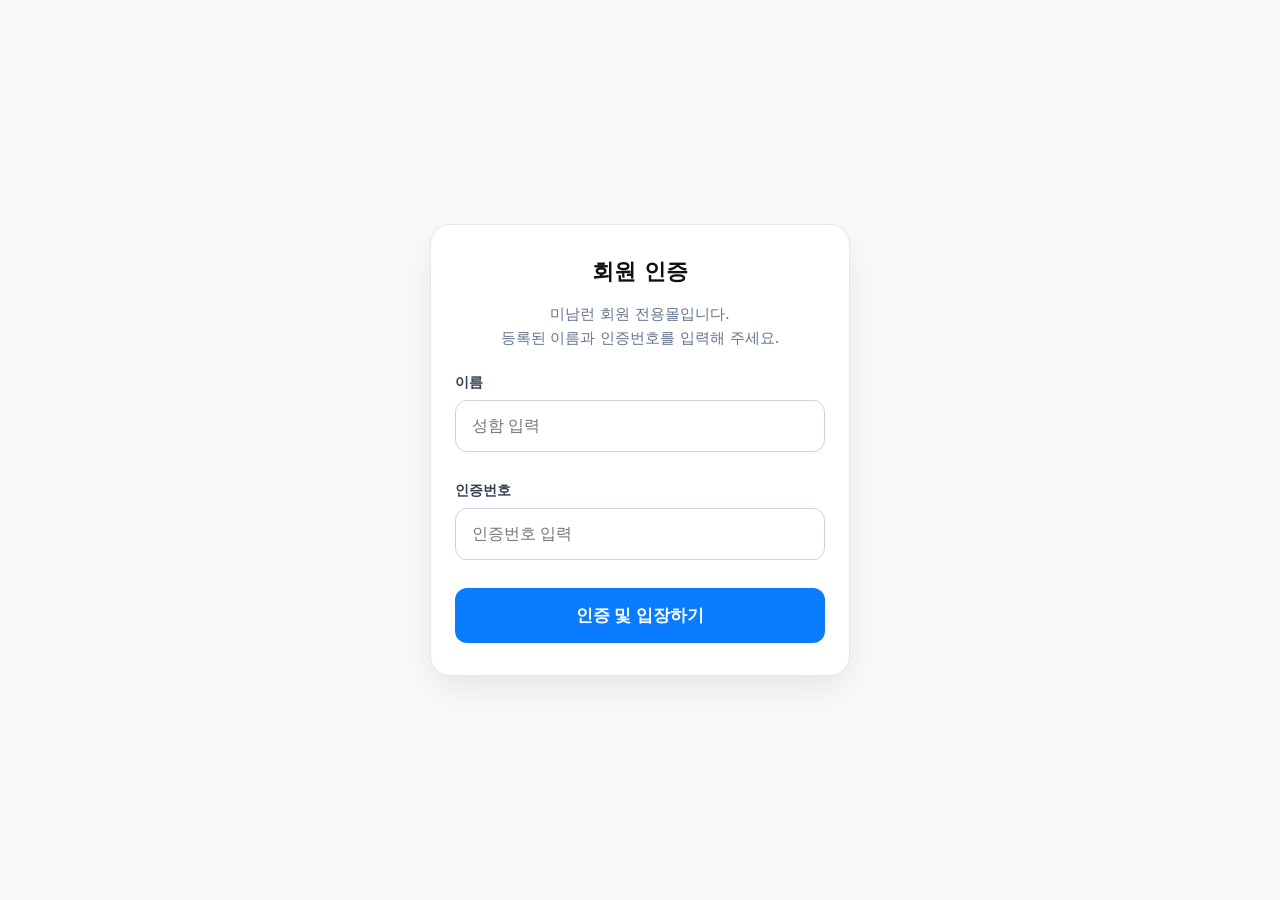
==== minam/index.html @ 8075a17a "Update index.html" ====
<!doctype html>
<html lang="ko">
<head>
<meta property="og:type" content="website">
<meta property="og:url" content="https://witee.co.kr/">
<meta property="og:title" content="공동구매 주문"> 
<meta property="og:description" content="공동구매를 진행합니다.">  
<meta property="og:image" content="https://onyourmark-running.com/web/product/big/202601/998e453391442829c3d76408b5893829.jpg">
  
<meta charset="utf-8" />
<title>공동구매 주문</title>
<meta name="viewport" content="width=device-width, initial-scale=1" />
<style>
  :root{ --bg:#fafafa;--card:#fff;--bd:#e5e7eb;--muted:#64748b;--em:#0a7cff; --control-h:44px; }
  *{ box-sizing:border-box }
  body{ font-family:system-ui,-apple-system,Segoe UI,Roboto,Helvetica,Arial,sans-serif; padding:24px; max-width:960px; margin:auto; background:var(--bg); color:#111; }
  h1{ font-size:22px; margin:0 0 10px }

  .btn-link { background:none; border:none; color:var(--em); cursor:pointer; font-weight:600; font-size:14px; padding:4px 0; text-decoration:none; }
  .btn-link:hover { text-decoration:underline; }

  fieldset{ border:1px solid var(--bd); border-radius:12px; padding:16px; margin:16px 0; background:var(--card) }
  legend{ padding:0 6px; color:#334155; font-weight:700 }
  label{ display:block; margin:10px 0 6px; font-weight:600 }

  .control{ width:100%; height:var(--control-h); padding:10px 12px; border:1px solid #cbd5e1; border-radius:10px; background:#fff; line-height:calc(var(--control-h) - 22px); font-size:16px; appearance:none; }
  input[type="number"].control{ appearance:auto; }
  select.control{
    padding-right:28px;
    background-image:linear-gradient(45deg,transparent 50%,#94a3b8 50%),linear-gradient(135deg,#94a3b8 50%,transparent 50%);
    background-position:right 12px top 50%, right 18px top 50%;
    background-size:6px 6px; background-repeat:no-repeat;
  }

  .row-3{ display:grid; grid-template-columns:1fr 1fr 1fr; gap:12px }
  .flex{ display:flex; gap:10px; align-items:center }
  .right{ margin-left:auto }
  .muted{ color:#64748b; font-size:14px }
  .hint{ font-size:12px; color:#475569 }
  
  button{ padding:12px 16px; border:0; border-radius:10px; background:var(--em); color:#fff; font-weight:700; cursor:pointer }
  button:disabled{ opacity:.5; cursor:not-allowed }
  .btn-ghost{ background:#f1f5f9; color:#0f172a }
  
  .card{ border:1px solid var(--bd); border-radius:12px; padding:16px; margin:16px 0; background:var(--card); box-shadow:0 2px 8px rgba(0,0,0,.05); max-width:960px }
  .card h3{ margin:0 0 12px; font-size:18px }
  .row2{ display:flex; justify-content:space-between; gap:12px; margin:6px 0 }
  .hr{ height:1px; background:#e5e7eb; margin:10px 0 }

  /* [PC용 테이블] */
  .table{ width:100%; border-collapse:collapse; margin-top:8px }
  .table th { padding:10px; border-bottom:2px solid #eee; text-align:center; background:#f8fafc; font-size:14px; white-space:nowrap; }
  .table td { padding:10px; border-bottom:1px solid #eee; vertical-align:middle; text-align:center; font-size:14px; }
  .table th:first-child, .table td:first-child { text-align:left; }
  .table td:first-child { white-space: normal; word-break: keep-all; }

  .url{ color:#0a7cff; text-decoration:none; word-break:break-all }
  .subtle{ color:#64748b; font-size:12px }
  .item-box{ border:1px dashed #d1d5db; border-radius:10px; padding:12px; background:#fff }

  .addr-row{ display:flex; gap:8px; align-items:center; }
  .addr-input{ flex:1; }
  .addr-btn{ flex:0 0 auto; }

  /* [수정] Grid에서 discount 영역 제거 (4컬럼) */
  .item-grid{ display:grid; grid-template-columns:2fr 1fr 1fr 1fr; gap:12px; grid-template-areas: "url qty size notes"; }
  .col-url{ grid-area:url; } .col-qty{ grid-area:qty; } .col-size{ grid-area:size; } .col-notes{ grid-area:notes; }
  /* 할인율 컬럼 숨김 처리 */
  .col-discount{ display:none; }

  .debug{ display:none; }
  .debug-on .debug{ display:block; }
  .btn-wrap{ display:flex; justify-content:center; margin-top: 16px; }
  
  /* [수정] PC/태블릿에서 버튼 크기 33.333%로 정확히 고정 */
  .btn-resp { 
    width: 33.333%; 
    min-width: 200px; /* 너무 작아지는 것 방지 */
    flex-shrink: 0;   /* flex 컨테이너 안에서 줄어들지 않도록 고정 */
  }
  
  .note-text{ text-align:center; margin-top:6px; }

  /* [추가] 상품 확인 섹션 스타일 */
  .rec-list { margin-top: 10px; max-height: 250px; overflow-y: auto; display: none; border: 1px solid #e2e8f0; border-radius: 8px; padding: 0 10px; background: #fff; }
  .rec-item { display: flex; align-items: center; justify-content: space-between; padding: 10px 0; border-bottom: 1px solid #f1f5f9; font-size: 14px; }
  .rec-item:last-child { border-bottom: none; }
  .rec-name { flex: 1; font-weight: 600; margin-right: 12px; }
  .btn-mini { padding: 6px 12px; font-size: 13px; border-radius: 6px; cursor: pointer; border: 1px solid #cbd5e1; background: #f8fafc; color: #0a7cff; white-space: nowrap; font-weight: 500; }
  .btn-mini:hover { background: #eff6ff; border-color: #bfdbfe; }

  /* 모달 */
  .modal{ position:fixed; inset:0; background:rgba(0,0,0,.4); display:none; align-items:center; justify-content:center; padding:16px; z-index:9990; }
  .modal.open{ display:flex; }
  .modal-card{ width:min(520px, 96vw); background:#fff; border-radius:14px; box-shadow:0 10px 30px rgba(0,0,0,.2); overflow:hidden; }
  .modal-head{ padding:14px 18px; border-bottom:1px solid #eee; font-weight:700; }
  .modal-body{ padding:24px 18px; color:#0f172a; font-size:16px; line-height:1.5; text-align:center; }
  .modal-actions{ display:flex; gap:10px; padding:0 18px 18px 18px; justify-content:center; }
  
  .btn-confirm { width: 50%; background-color: #2563eb; color: white; padding: 12px 0; border-radius: 8px; font-weight: 700; font-size: 16px; transition: background-color 0.2s; }
  .btn-confirm:hover { background-color: #1d4ed8; }
  .btn-submit-order { width: 50%; background-color: #2563eb; color: white; padding: 12px 0; border-radius: 10px; font-weight: 700; font-size: 16px; margin: 8px auto; display: block; cursor: pointer; }
  .btn-submit-order:hover { background-color: #1d4ed8; }

  .info-modal { z-index: 9999; } 
  .info-modal-content { position: relative; max-width: 95vw; max-height: 90vh; overflow: auto; border-radius: 12px; box-shadow: 0 20px 40px rgba(0,0,0,0.3); background: transparent; }
  .info-img { display: block; width: 100%; height: auto; max-width: 800px; margin: 0 auto; }
  .info-close-btn { position: absolute; top: 10px; right: 10px; width: 36px; height: 36px; border-radius: 50%; background: rgba(0,0,0,0.6); color: #fff; border: none; font-size: 24px; line-height: 1; cursor: pointer; display: flex; align-items: center; justify-content: center; transition: background 0.2s; }
  .info-close-btn:hover { background: rgba(0,0,0,0.8); }

  @media (max-width: 768px){
    body{ padding:16px; max-width:100%; }
    .card{ max-width:100%; }
    .row-3{ grid-template-columns:1fr; }
    
    .item-grid {
      grid-template-columns: 1fr 1fr 1fr;
      grid-template-areas:
        "url url url"
        "qty size notes"; /* 모바일에서도 discount 제거 */
    }

    /* 모바일에서는 버튼 100% 꽉 차게 */
    .btn-resp{ width:100%; }
    
    .note-text{ text-align:right; }
    .btn-confirm, .btn-submit-order { width: 80%; }

    #items_fieldset .flex { flex-wrap: wrap; }
    #addItem { white-space: nowrap; flex: 0 0 auto; }
    .right.hint { margin-left: 0; margin-top: 8px; width: 100%; text-align: right; }

    /* 모바일 카드 뷰 */
    .table, .table tbody, .table tr, .table td { display: block; width: 100%; }
    .table thead { display: none; }
    
    .table tr {
      margin-bottom: 15px;
      border: 1px solid #e2e8f0;
      border-radius: 12px;
      padding: 12px;
      background: #fff;
      box-shadow: 0 1px 3px rgba(0,0,0,0.05);
    }
    
    .table td {
      display: flex;
      justify-content: space-between;
      align-items: center;
      text-align: right;
      padding: 8px 0;
      border-bottom: 1px dashed #f1f5f9;
      font-size: 14px;
    }
    .table td:last-child { border-bottom: none; }

    .table td:first-child {
      display: block;
      text-align: left;
      font-weight: 700;
      font-size: 16px;
      color: #1e293b;
      border-bottom: 2px solid #e2e8f0;
      padding-bottom: 10px;
      margin-bottom: 6px;
    }

    .table td::before {
      content: attr(data-label);
      font-weight: 600;
      color: #64748b;
      margin-right: auto;
    }
    .table td:first-child::before { display: none; }
  }
</style>
</head>
<body>
<div id="auth_gate" style="position: fixed; inset: 0; background: rgba(250,250,250,1); z-index: 10000; display: flex; align-items: center; justify-content: center; padding: 16px; backdrop-filter: blur(5px);">
  <div class="card" style="width: 100%; max-width: 420px; text-align: center; border: 1px solid #e5e7eb; border-radius: 20px; padding: 32px 24px; background: #fff; box-shadow: 0 15px 35px rgba(0,0,0,0.08);">
    <h3 style="margin-bottom: 12px; font-size: 22px;">회원 인증</h3>
    <p style="color: #64748b; font-size: 15px; line-height: 1.6; margin-bottom: 24px;">미남런 회원 전용몰입니다.<br>등록된 이름과 인증번호를 입력해 주세요.</p>
    
    <div style="text-align: left;">
      <label style="display: block; margin-bottom: 8px; font-weight: 700; font-size: 14px; color: #334155;">이름</label>
      <input id="auth_name" type="text" placeholder="성함 입력" style="width: 100%; height: 52px; padding: 0 16px; border: 1px solid #cbd5e1; border-radius: 12px; margin-bottom: 20px; font-size: 16px; box-sizing: border-box; -webkit-appearance: none;" />
      
      <label style="display: block; margin-bottom: 8px; font-weight: 700; font-size: 14px; color: #334155;">인증번호</label>
      <input id="auth_code" type="tel" inputmode="numeric" placeholder="인증번호 입력" maxlength="8" style="width: 100%; height: 52px; padding: 0 16px; border: 1px solid #cbd5e1; border-radius: 12px; font-size: 16px; box-sizing: border-box; -webkit-appearance: none;" />
    </div>
    
    <button id="auth_btn" type="button" style="width: 100%; margin-top: 28px; padding: 16px; background: #0a7cff; color: #fff; border: 0; border-radius: 12px; font-weight: 700; font-size: 17px; cursor: pointer; transition: background 0.2s;">인증 및 입장하기</button>
    <p id="auth_msg" style="color: #ff4757; font-size: 14px; margin-top: 14px; display: none; font-weight: 500;"></p>
  </div>
</div>

<div id="main_app" style="display: none;">

<h1>공동구매 주문</h1>

<div style="display: flex; justify-content: flex-end; margin-bottom: 4px; gap: 15px;">
  <button type="button" id="btnNotice" class="btn-link">필독.공지사항</button>
  <button type="button" id="btnHowTo" class="btn-link">주문방법</button>
</div>

<fieldset id="buyer_fieldset">
  <legend>주문자 정보</legend>
  <div class="row-3">
    <div>
      <label for="buyer_name">이름 *</label>
      <input id="buyer_name" class="control" type="text" placeholder="킵초게" />
    </div>
    <div>
      <label for="buyer_phone">연락처 *</label>
      <input id="buyer_phone" class="control" type="tel" inputmode="numeric" pattern="[0-9\-]*" maxlength="13" placeholder="010-0000-0000" />
    </div>
    <div>
      <label for="buyer_email">이메일 *</label>
      <input id="buyer_email" class="control" type="email" placeholder="test@example.com" />
    </div>
  </div>
  <div style="margin-top:12px">
    <label for="buyer_addr">주소 *</label>
    <div class="addr-row">
      <input id="buyer_addr" class="control addr-input" type="text" placeholder="도로명 주소" />
      <button id="addr_search" class="btn-ghost addr-btn" type="button">주소 검색</button>
    </div>
    <div class="hint">검색으로 기본 주소를 채운 후 상세주소는 이어서 입력합니다.</div>
  </div>
</fieldset>

<fieldset id="check_fieldset" style="background:#f0f9ff; border-color:#bae6fd;">
  <legend style="color:#0284c7">상품 확인</legend>
  <div style="margin-bottom:8px; color:#475569; font-size:14px;">
    아래 카테고리에서 상품을 선택하여 <b>재고를 먼저 확인</b>해 주세요.<br>
    원하는 상품 페이지에서 <b>주소(URL)를 복사</b>하여 아래 '상품 정보' 란에 붙여넣어 주세요.
  </div>
  
  <label for="recCategory">카테고리 선택</label>
  <select id="recCategory" class="control">
    <option value="">📂 카테고리를 선택하세요</option>
  </select>
  
  <div id="recList" class="rec-list">
    </div>
</fieldset>

<fieldset id="items_fieldset">
  <legend>상품 정보</legend>
  <div id="items"></div>
  <div class="flex" style="margin-top:10px">
    <button id="addItem" class="btn-ghost" type="button">+ 상품 추가</button>
    <span class="right hint">배송 규칙: 전체 수량 기준 <b>3개마다 3,500원</b> 부과</span>
  </div>
</fieldset>

<div class="btn-wrap" style="margin-bottom:4px">
  <button id="btn" type="button" class="btn-resp">주문 검토하기</button>
</div>
<div class="muted note-text">검토 후 주문 정보가 표시됩니다.</div>

<h3 id="reviewHeader" style="display:none">주문 결과</h3>
<div id="result" class="result"></div>
<pre id="out" class="muted debug">아직 요청 전입니다.</pre>

</div> <div id="modal" class="modal" role="dialog" aria-modal="true" aria-labelledby="modalTitle">
  <div class="modal-card">
    <div class="modal-head" id="modalTitle">알림</div>
    <div class="modal-body" id="modalMsg">메시지</div>
    <div class="modal-actions">
      <button id="modalBtn" type="button" class="btn-confirm">확인</button>
    </div>
  </div>
</div>

<div id="infoModal" class="modal info-modal" role="dialog" aria-modal="true">
  <div class="info-modal-content">
    <button type="button" id="infoCloseBtn" class="info-close-btn" aria-label="닫기">&times;</button>
    <img src="https://raw.githubusercontent.com/fitmora/groupbuy-form/90aae86d5e581e2013054c54435a4df8780d430b/howto.jpg" alt="주문방법 안내" class="info-img">
  </div>
</div> 

<div id="noticeModal" class="modal info-modal" role="dialog" aria-modal="true">
  <div class="modal-card" style="max-width: 800px;"> <div class="modal-head">📢 공동구매 필독 공지사항</div>
    <button type="button" id="noticeCloseBtn" class="info-close-btn" style="top: 8px; right: 12px;">&times;</button>
    <div class="modal-body" style="text-align: left; font-size: 14px; line-height: 1.6; white-space: pre-wrap; color: #111; max-height: 70vh; overflow-y: auto; padding: 20px;">
안녕하세요.
다음 내용을 정확히 숙지하시고 진행해주세요. 

<b>1. 구매 가능 브랜드</b>
: <strong>아디다스, 푸마, 뉴발란스, 살로몬, 미즈노, 서코니, 호카, 온러닝, 미즈노, 브룩스, cep, ciele, 아식스(슈즈 제외), 노다, 머렐</strong>
- 메타스피드 스카이 도쿄(그린), 소닉블라스트 할인품목 추가입니다.
- 표기 브랜드 중 할인율 적용이 안된 품목이 발견되면 알려주세요!
      
* <b>디나엘 4 사전판매(26일 출시)</b> (민트 색상으로 링크 제품과 색상이 다르니 주의하세요)
<img src="https://images.puma.com/image/upload/f_auto,q_auto,b_rgb:fafafa,w_1200,h_1200/global/312127/03/sv02/fnd/PNA/fmt/png/Deviate-NITRO%E2%84%A2-Elite-4-Men's-Road-Running-Shoes" 
     style="width: 100%; max-width: 400px; display: block; margin: 10px 0; border-radius: 8px; border: 1px solid #eee;">
- 주문 가능 사이즈 : 235~250(여성), 250~290(남성)
- 상품확인의 카테고리에서 ‘사전구매’ 선택 후 연결되는 링크를 복사하여 주문합니다. '요청/참고사항'란에 ‘사전구매 확인’을 적어주세요.

* 배송비는 동일주소 시 3품목당 1회 부과하며, 제주 및 도서 3,000원 추가입니다. 주문 완료 및 입금 완료 후 기존 주문에 합배송 요청은 자제 부탁드립니다.

      
<b>2. 진행 기간 : 2월 25일 ~ 2월 27일 정오</b>
- 마감 후 주문은 불가합니다.
- 주문은 미남런 회원만 가능합니다.(지인 주문 진행 시 '요청/참고사항’란에 미남런 회원명을 기입해주세요)
- 주문 순서대로 사이즈 할당되며, 재고 조기 소진 시 주문 취소 될 수 있습니다. 

      
<b>3. 제품은 3월 3일 (화요일) 일괄 발송합니다.</b>
      
<b>4. 제품 및 일반 문의</b>
- 주문 폼 내 우측 하단의 버튼을 클릭하여 채팅방을 이용해주시고, 부득이한 상황을 제외하고 개인 카톡은 자제 부탁드립니다.
- 주문 후 (발송 전) 주문자 정보 및 상품/사이즈 변경이 있는 경우, 신규 주문을 접수 후, 기존 주문 전체를 취소 요청해주세요. (부분 취소 불가)
      
<b>5. 교환 및 환불</b>
- 하단의 '교환 및 반품 요청 양식'을 작성, 문자를 통해 담당자에게 직접 접수를 하셔야 합니다.
- 문자접수 연락처 : 010-5042-7811
- 택배 회수 & 재출고시 택배비 건당 3,500원(왕복 7,000원) 발생합니다.(회수 택배비 + 교환 및 수선(반송) 후 재출고 택배비)
- 문자 접수 후 상황에 따른 택배비&계좌 안내 드립니다.
- 교환 및 A/S는 아래 양식에 맞춰 작성 후 문자로 전송하시면 됩니다.
- 제품에 이상 있을 시 교환 불가할 수 있습니다. (상자 훼손, 택 없음, 제품 오염 등)
- A/S는 접수된 순서대로 순차적으로 진행되며, 영업일 기준 1주~2주 소요됩니다.(접수 많을 시 지연될 수 있습니다.)

<strong>(교환 및 반품 요청 양식)</strong> 
——————————————————————————
-교환 및 반품-
분류 : 사이즈교환 or 제품교환 / 반품
성함 : 
전화번호 : 
주소 : 
구매 제품 : 제품명+품번+사이즈 (아디제로 아디오스 프로 4 W(JR6355)-235)
구매일 : 
교환 제품 : 제품명+품번+사이즈 (교환시에만 작성)

환불 문의는 담당자 통해서 문의 부탁드립니다.

-수선&심의접수-
분류 : 수선 or 심의접수(제품 불량 등)
성함 : 
전화번호 : 
주소 : 
접수 제품 : 제품명+품번+사이즈
구매일 : 
내용 : 어느쪽 발인지 표기, 내용 상세하게 작성
사진 첨부 : 선택 사항이며, 필요시 요청드릴 수 있습니다.
——————————————————————————

      
<b>6. 기타 안내</b>
: 공구는 미남런 회원분들과 혜택을 공유하는 차원에서 진행하고 있습니다. 브랜드 본사와 할인 판매에 대한 문제가 발생할 수 있으니, 보안을 당부를 드리며, 개별 현금영수증 발행은 어려운 점 양해 부탁드립니다. 

감사합니다.
    </div>
  </div>
</div>
  
<script src="https://t1.daumcdn.net/mapjsapi/bundle/postcode/prod/postcode.v2.js"></script>

<script>

/* ===== 🔒 n8n 실시간 인증번호 연동 (세션 유지 추가) ===== */
const AUTH_URL = "https://primary-production-97a64.up.railway.app/webhook/member-auth"; 

// 인증 성공 시 공통 처리 함수 (추가됨)
function handleAuthSuccess(name) {
  document.getElementById('auth_gate').style.display = 'none';
  document.getElementById('main_app').style.display = 'block';
  document.getElementById('buyer_name').value = name;
  // 세션 저장을 위해 localStorage에 기록 (추가됨)
  localStorage.setItem('mokmagyo_session', JSON.stringify({ name: name, time: Date.now() }));
}

document.getElementById('auth_btn').addEventListener('click', async () => {
  const nameInput = document.getElementById('auth_name');
  const codeInput = document.getElementById('auth_code');
  const msgArea = document.getElementById('auth_msg');
  const btnEl = document.getElementById('auth_btn');

  const name = nameInput.value.trim();
  const code = codeInput.value.trim();

  // 1. 프론트엔드 유효성 검사 (4~8자리 숫자)
  if(!name || code.length < 4 || code.length > 8 || isNaN(code)) { 
    msgArea.textContent = "성함과 인증번호(4~8자리 숫자)를 확인해 주세요.";
    msgArea.style.display = 'block';
    return; 
  }

  btnEl.disabled = true;
  btnEl.textContent = "확인 중...";
  msgArea.style.display = 'none';

  try {
    const response = await fetch(AUTH_URL, {
      method: 'POST',
      headers: { 'Content-Type': 'application/json' },
      body: JSON.stringify({ name, code }) // n8n으로 code 필드명으로 전송
    });
    
    const result = await response.json();

    if (result.allowed) {
      // ✅ 성공 호출
      handleAuthSuccess(name);
    } else {
      // ❌ 실패: n8n에서 보내준 실패 메시지 표시
      msgArea.textContent = result.msg || "등록된 정보가 일치하지 않습니다.";
      msgArea.style.display = 'block';
    }
  } catch (err) {
    alert("서버 연결 실패. n8n의 CORS 헤더(Access-Control-Allow-Origin: *) 설정을 확인해 주세요.");
  } finally {
    btnEl.disabled = false;
    btnEl.textContent = "인증 및 입장하기";
  }
});
  
/* ===== 🛒 추천 상품 데이터 (여기만 수정하면 메뉴가 바뀝니다) ===== */
const RECOMMENDED_ITEMS = {
  "사전구매": [
    { 
      name: "디비에이트 나이트로 엘리트 4", 
      url: "https://onyourmark-running.com/product/디비에이트-나이트로-엘리트-431212706/4516/category/24/display/1/" ,
      type: "order" // 주문하기 버튼으로 동작하도록 마킹
    },
 ],
  "브랜드": [
    { name: "아디다스", url: "https://onyourmark-running.com/category/adidas/258/" },
    { name: "푸마", url: "https://onyourmark-running.com/category/Puma/261/" },
    { name: "브룩스", url: "https://onyourmark-running.com/category/Brooks/587/" },
    { name: "CEP", url: "https://onyourmark-running.com/category/Cep/388/" },
    { name: "씨엘르", url: "https://onyourmark-running.com/category/Ciele/427/" },
    { name: "호카", url: "https://onyourmark-running.com/category/Hoka/262/" },
    { name: "미즈노", url: "https://onyourmark-running.com/category/Mizuno/263/" },
    { name: "ON", url: "https://onyourmark-running.com/category/On/800/" },
    { name: "살로몬", url: "https://onyourmark-running.com/category/Salomon/472/" },
    { name: "서코니", url: "https://onyourmark-running.com/category/Saucony/674/" }, 
  ],
  "남성": [
    { name: "러닝화", url: "https://onyourmark-running.com/category/Footwear/29/" },
    { name: "의류", url: "https://onyourmark-running.com/category/Apparel/30/" },
  ],
  "여성": [
    { name: "러닝화", url: "https://onyourmark-running.com/category/Footwear/32/" },
    { name: "의류", url: "https://onyourmark-running.com/category/Apparel/33/" },
  ],
  "기타 액세서리": [
    { name: "모자/양말 외", url: "https://onyourmark-running.com/category/Gear/26/" },
  ]
};

/* ===== DEBUG & UTIL ===== */
const qs = new URLSearchParams(location.search);
const STORAGE_OK = (() => { try { const k='__ls_test__'; localStorage.setItem(k,'1'); localStorage.removeItem(k); return true; } catch(e){ return false; } })();
function lsGet(k){ if(!STORAGE_OK)return null; try{return localStorage.getItem(k);}catch(e){return null;} }
function lsSet(k,v){ if(!STORAGE_OK)return; try{localStorage.setItem(k,v);}catch(e){} }
function lsRemove(k){ if(!STORAGE_OK)return; try{localStorage.removeItem(k);}catch(e){} }
function setDebugByUrl(on){ const u=new URL(location.href); if(on) u.searchParams.set('debug','1'); else u.searchParams.set('debug','0'); location.href=u.toString(); }
const DEBUG = (qs.get('debug')==='1')||(lsGet('DEBUG')==='1');
if(DEBUG) document.documentElement.classList.add('debug-on');
document.addEventListener('keydown', (e)=>{ if(!e.altKey)return; if(e.code==='KeyD'||(e.key&&e.key.toLowerCase()==='d')){ if(STORAGE_OK){ const on=lsGet('DEBUG')==='1'; if(on) lsRemove('DEBUG'); else lsSet('DEBUG','1'); location.reload(); }else{ const on=(new URLSearchParams(location.search)).get('debug')==='1'; setDebugByUrl(!on); } } });

/* ===== 설정 ===== */
const VALIDATE_URL = "https://primary-production-97a64.up.railway.app/webhook/groupbuy/validate";
const SUBMIT_URL   = "https://primary-production-97a64.up.railway.app/webhook/internal-order-feed";
const ADMIN_EMAIL  = "elvina79@gmail.com";

/* [수정] 할인 옵션: '자동 적용' 하나만 남김 */
const DISCOUNT_OPTIONS = [
  { key:'auto', label:'자동 적용', mode:'auto', value:0 }
];

/* ===== Dom & Utils ===== */
const $  = s => document.querySelector(s);
const $$ = s => Array.from(document.querySelectorAll(s));
const out = $('#out');
const result = $('#result');
const btn = $('#btn');
const reviewHeader = $('#reviewHeader');
const itemsWrap = $('#items');
const addItemBtn = $('#addItem');

const j = v => JSON.stringify(v, null, 2);
const krw = n => (Number(n||0)).toLocaleString('ko-KR') + '원';
const esc = s => String(s ?? '').replace(/[&<>"']/g, m=>({ '&':'&amp;','<':'&lt;','>':'&gt;','"':'&quot;',"'":'&#39;' }[m]));
function digitsOnly(s){ return String(s||'').replace(/\D+/g,''); }
function formatPhoneKR(d){
  d = digitsOnly(d);
  if (!d) return '';
  if (d.length <= 3) return d;
  if (d.length <= 7) return d.replace(/(\d{3})(\d+)/, '$1-$2');
  if (d.length === 10) return d.replace(/(\d{3})(\d{3})(\d{4})/, '$1-$2-$3');
  return d.slice(0,11).replace(/(\d{3})(\d{4})(\d{4}).*/, '$1-$2-$3');
}

/* ===== 모달 로직 ===== */
const modal = $('#modal'), modalMsg = $('#modalMsg'), modalBtn = $('#modalBtn');
let isSuccessAction = false; 
function handleModalClick() {
  modal.classList.remove('open');
  if (isSuccessAction) window.location.reload();
}
modalBtn.addEventListener('click', handleModalClick);

/* ===== 공지사항 팝업 제어 ===== */
const noticeModal = $('#noticeModal');
const btnNotice = $('#btnNotice');
const noticeCloseBtn = $('#noticeCloseBtn');
btnNotice.addEventListener('click', () => { noticeModal.classList.add('open'); });
noticeCloseBtn.addEventListener('click', () => { noticeModal.classList.remove('open'); });
noticeModal.addEventListener('click', (e) => { if (e.target === noticeModal) noticeModal.classList.remove('open'); });
  
const infoModal = $('#infoModal');
const btnHowTo = $('#btnHowTo');
const infoCloseBtn = $('#infoCloseBtn');
btnHowTo.addEventListener('click', () => { infoModal.classList.add('open'); });
infoCloseBtn.addEventListener('click', () => { infoModal.classList.remove('open'); });
infoModal.addEventListener('click', (e) => { if (e.target === infoModal) infoModal.classList.remove('open'); });
document.addEventListener('keydown', (e)=>{ 
  if(e.key==='Escape') {
    if (infoModal.classList.contains('open')) infoModal.classList.remove('open');
    else if (modal.classList.contains('open')) handleModalClick();
  }
});
function openModalHTML(html, success = false){ 
  modalMsg.innerHTML = html; 
  modal.classList.add('open'); 
  isSuccessAction = success; 
}

/* ===== 상태 & 리스너 ===== */
let mode = 'edit';
let lastValidated = null; 
let submitting = false;
const MAX_ITEMS = Infinity;

$('#addr_search').addEventListener('click', () => {
  if ($('#addr_search').disabled) return;
  new daum.Postcode({
    oncomplete: function(data) {
      const addr = data.roadAddress || data.address;
      const zone = data.zonecode ? `(${data.zonecode}) ` : '';
      const current = $('#buyer_addr').value.trim();
      $('#buyer_addr').value = zone + addr + (current ? ' ' + current : '');
      $('#buyer_addr').focus();
    }
  }).open();
});
$('#buyer_phone').addEventListener('input', function() {
  const raw = this.value;
  const selStart = this.selectionStart || 0;
  const digitsBefore = (raw.slice(0, selStart).match(/\d/g) || []).length;
  this.value = formatPhoneKR(raw);
});

/* ===== 추천상품 초기화 로직 (독립 실행) ===== */
function initRecommendation() {
  const catSel = document.getElementById('recCategory');
  const listDiv = document.getElementById('recList');

  // 카테고리 옵션 채우기
  Object.keys(RECOMMENDED_ITEMS).forEach(cat => {
    catSel.innerHTML += `<option value="${cat}">${cat}</option>`;
  });

  catSel.addEventListener('change', () => {
    const cat = catSel.value;
    listDiv.innerHTML = '';
    
    if (cat && RECOMMENDED_ITEMS[cat]) {
      listDiv.style.display = 'block';
      RECOMMENDED_ITEMS[cat].forEach(item => {
        const itemEl = document.createElement('div');
        itemEl.className = 'rec-item';
        itemEl.innerHTML = `
          <span class="rec-name">${item.name}</span>
          <button type="button" class="btn-mini link-btn">🔗 사이트 이동</button>
        `;
        
        // 이동 버튼 클릭
        itemEl.querySelector('.link-btn').addEventListener('click', () => {
          window.open(item.url, '_blank');
        });
        
        listDiv.appendChild(itemEl);
      });
    } else {
      listDiv.style.display = 'none';
    }
  });
}

/* ===== 아이템 행 생성 ===== */
function discountSelectHTML(){
  const opts = DISCOUNT_OPTIONS.map(o => `<option value="${o.key}">${o.label}</option>`).join('');
  return `<select name="discount_choice" class="control">${opts}</select>`;
}

function createItemRow(idx){
  const el = document.createElement('div');
  el.className = 'item-box';
  el.dataset.idx = idx;
  el.innerHTML = `
    <div class="item-grid">
      <div class="col-url">
        <label>상품 URL *</label>
        <input name="product_url" class="control" type="url" placeholder="https://··· 실제 상품 URL" required />
      </div>
      <div class="col-qty">
        <label>수량 *</label>
        <input name="qty" class="control" type="number" min="1" step="1" value="1" />
      </div>
      <div class="col-size">
        <label>사이즈 *</label>
        <input name="size" class="control" type="text" placeholder="예: 285 / 100" />
      </div>
      <div class="col-discount">
        <label>할인율 *</label>
        ${discountSelectHTML()}
      </div>
      <div class="col-notes">
        <label>요청/참고사항</label>
        <input name="notes" class="control" type="text" placeholder="예: 합배송" />
      </div>
    </div>
    <div class="flex" style="margin-top:8px">
      <button type="button" class="btn-ghost remove">– 제거</button>
      <span class="muted">필수: URL / 수량 / 사이즈</span>
    </div>
  `;
  el.querySelector('.remove').addEventListener('click', () => {
    if ($$('#items .item-box').length <= 1) return;
    el.remove(); refreshControls();
  });
  return el;
}
function refreshControls(){
  const count = $$('#items .item-box').length;
  addItemBtn.disabled = count >= MAX_ITEMS || addItemBtn.dataset.locked === '1';
  $$('#items .item-box .remove').forEach(b => b.disabled = (count <= 1) || (addItemBtn.dataset.locked === '1'));
}
function initItems(){
  itemsWrap.innerHTML = '';
  itemsWrap.appendChild(createItemRow(0));
  refreshControls();
}
addItemBtn.addEventListener('click', () => {
  if (addItemBtn.dataset.locked === '1') return;
  itemsWrap.appendChild(createItemRow($$('#items .item-box').length));
  refreshControls();
});

/* ===== 페이로드 생성/검증 ===== */
function buildPayload(){
  const buyer = {
    name:    $('#buyer_name').value.trim(),
    crew_name: "미남런",
    phone:   formatPhoneKR($('#buyer_phone').value),
    email:   $('#buyer_email').value.trim(),
    address: $('#buyer_addr').value.trim(),
  };
  const items = $$('#items .item-box').map(box => {
    const $q = s => box.querySelector(s);
    const choiceKey = ($q('select[name="discount_choice"]').value || '').trim();
    const choice = DISCOUNT_OPTIONS.find(o => o.key === choiceKey) || {mode:null, value:null};
    return {
      product_url: ($q('input[name="product_url"]').value || '').trim(),
      qty: Number($q('input[name="qty"]').value || 1),
      size: ($q('input[name="size"]').value || '').trim(),
      notes: ($q('input[name="notes"]').value || '').trim(),
      discount_mode: choice.mode,
      discount_value: choice.value == null ? null : Number(choice.value),
      discount_rate: choice.mode === 'percent' ? Number(choice.value) : null,
      fixed_price:   choice.mode === 'fixed'   ? Number(choice.value) : null,
    };
  });
  return { groups: [{ ...buyer, items }] };
}
function validateRequired(payload){
  const g = payload?.groups?.[0];
  if (!g || !g.name || !g.email || !g.address) return { ok:false, msg:'주문자 정보를 모두 입력해 주세요.' };
  if (!g.phone || g.phone.length < 10) return { ok:false, msg:'연락처를 올바르게 입력해 주세요.' };
  if (!g.items.length) return { ok:false, msg:'상품을 추가해 주세요.' };
  for(let i=0; i<g.items.length; i++){
    const it = g.items[i];
    if(!/^https?:\/\//i.test(it.product_url)) return { ok:false, msg:`#${i+1} 상품 URL을 확인해 주세요.` };
    if(!it.discount_mode) return { ok:false, msg:`#${i+1} 할인 항목을 선택해 주세요.` };
  }
  return { ok:true };
}

/* ===== 검토/전송 ===== */
async function doValidate(){
  const payload = buildPayload();
  const vReq = validateRequired(payload);
  if (!vReq.ok) { alert(vReq.msg); return; }

  out.textContent = '검토 요청 중…';
  btn.disabled = true;
  try{
    const res = await fetch(VALIDATE_URL, {
      method:'POST',
      headers:{ 'Content-Type':'application/json' },
      body: JSON.stringify(payload)
    });
    const data = await res.json().catch(()=>null);
    if(!data){ throw new Error('No JSON response'); }
    
    lastValidated = data;
    renderOrderCard(data);
    enterReview();
  }catch(e){
    out.textContent = '검토 요청 실패: ' + e;
    alert('정보를 불러오지 못했습니다. URL을 확인해 주세요.');
  }finally{
    btn.disabled = false;
  }
}

function enterReview(){
  mode = 'review';
  btn.textContent = '주문 수정하기';
  $('#buyer_fieldset').style.opacity = .6;
  $('#items_fieldset').style.opacity = .6;
  $('#check_fieldset').style.opacity = .6; /* [추가] 상품확인 섹션도 흐리게 */
  $$('input, select, button:not(#btn):not(#modalBtn):not(#confirmBtn):not(#btnHowTo):not(#infoCloseBtn)').forEach(el => el.disabled = true);
  showReviewHeader('주문 검토');
}
function enterEdit(){
  mode = 'edit';
  btn.textContent = '주문 검토하기';
  $('#buyer_fieldset').style.opacity = 1;
  $('#items_fieldset').style.opacity = 1;
  $('#check_fieldset').style.opacity = 1;
  $$('input, select, button').forEach(el => el.disabled = false);
  refreshControls();
  reviewHeader.style.display = 'none';
  result.innerHTML = '';
  window.scrollTo({ top:0, behavior:'smooth' });
}
function showReviewHeader(title){
  reviewHeader.textContent = title;
  reviewHeader.style.display = 'block';
}

/* 렌더링 */
function renderOrderCard(resp){
  result.innerHTML = '';
  if (!resp?.ok){
    const errs = (resp?.errors || []).map(e => esc(e.message)).join('<br>');
    result.innerHTML = `<div class="card"><div class="muted">${errs || '오류 발생'}</div></div>`;
    return;
  }
  
  const sum = resp.summary || {};
  const items = resp.groups?.[0]?.items || [];

  const rows = items.map(it => {
    const name = esc(it.name || '(상품명 없음)');
    /* [수정] 할인율 표시 로직: 자동모드일 때 n8n이 계산해준 값 우선 */
    let disc = '';
    if (it.discount_mode === 'fixed') disc = '고정가';
    else if (it.discount_rate) disc = `${it.discount_rate}%`;
    else disc = '자동 적용';

    const price = Number(it.display_price ?? it.original_price ?? it.listed_price ?? 0);
    return `
      <tr>
        <td>
          <div style="font-weight:700">${name}</div>
          <div class="subtle"><a href="${esc(it.product_url)}" target="_blank" class="url">상품 페이지 열기</a> · 사이즈: ${esc(it.size)}${it.notes?` · 메모: ${esc(it.notes)}`:''}</div>
        </td>
        <td data-label="가격">${krw(price)}</td>
        <td data-label="할인율">${disc}</td>
        <td data-label="수량">${it.qty}</td>
        <td data-label="소계" style="text-align:right; font-weight:bold">${krw(it.total)}</td>
      </tr>`;
  }).join('');

  result.innerHTML = `
    <div class="card">
      <h3>주문 정보</h3>
      <table class="table">
        <thead>
          <tr><th>상품명</th><th>가격</th><th>할인율</th><th>수량</th><th style="text-align:right">소계</th></tr>
        </thead>
        <tbody>${rows}</tbody>
      </table>
      <div class="hr"></div>
      <div class="row2"><div>상품 합계</div><div>${krw(sum.items_total)}</div></div>
      <div class="row2"><div>배송비</div><div>${krw(sum.shipping_total)}</div></div>
      <div class="hr"></div>
      <div class="row2"><div><strong>총 결제금액</strong></div><div><strong>${krw(sum.grand_total)}</strong></div></div>
      <div class="hr"></div>
       <div class="row2" style="align-items:flex-start">
        <div><strong>입금계좌 정보</strong></div>
        <div style="text-align:right">
          국민은행 / 819210349569 (예금주: 이민웅)
        </div>
      </div>
    </div>
    <div class="btn-wrap" style="margin-top:16px">
      <button id="confirmBtn" type="button" class="btn-submit-order">확인 및 주문하기</button>
    </div>
  `;
  
  $('#confirmBtn').addEventListener('click', submitFinal);
}

async function submitFinal(){
  if (submitting) return;

  const payload = buildPayload();
  
  if (lastValidated && lastValidated.groups && lastValidated.groups[0]) {
    const validItems = lastValidated.groups[0].items || [];
    
    if (payload.groups[0].items.length === validItems.length) {
       payload.groups[0].items = payload.groups[0].items.map((it, i) => {
         const v = validItems[i];
         
         let rawName = v.name || '';
         let cleanName = rawName.replace(/^.*온유어마크[^|]*\|\s*/i, '').trim();
         if (!cleanName) cleanName = rawName;

         return {
           ...it, 
           name: cleanName,
           price: v.price,
           original_price: v.original_price,
           listed_price: v.listed_price,
           display_price: v.display_price,
           discount_label: v.discount_label, 
           discount_rate: v.discount_rate,
           total: v.total
         };
       });
       payload.summary = lastValidated.summary;
    }
  }

  openModalHTML('주문 접수 중입니다… 잠시만 기다려 주세요.', false);
  submitting = true;
  $('#confirmBtn').disabled = true;
  btn.disabled = true;

  try{
    const body = {
      ...payload,
      _validated: lastValidated || null, 
      _client: { ts: Date.now() },
      _notify: {
        customer: { send: true },
        admin:     { send: true, email: ADMIN_EMAIL, mode: 'summary' }
      }
    };

    const res = await fetch(SUBMIT_URL, {
      method:'POST',
      headers:{ 'Content-Type':'application/json' },
      body: JSON.stringify(body),
    });

    const data = await res.json().catch(()=>null);
    const ok = (data && (data.ok === true || data.status === 'ok')) || res.ok;

    if (ok){
      showReviewHeader('주문 완료');
      const totalTxt = data?.summary?.grand_total ? `총 결제금액: ${krw(data.summary.grand_total)}` : '';
      const sheetUrl = data?.sheet?.url;
      
      let html = '주문이 접수되었습니다. 확인 이메일이 곧 발송됩니다.';
      if (totalTxt) html += `<br><small>${totalTxt}</small>`;
      if (sheetUrl) html += `<br><br><a href="${sheetUrl}" target="_blank">구글 시트 확인</a>`;

      openModalHTML(html, true); 
    }else{
      openModalHTML('주문 접수 중 문제가 발생했습니다. 잠시 후 다시 시도해 주세요.', false);
      $('#confirmBtn').disabled = false;
      btn.disabled = false;
    }
  }catch(e){
    openModalHTML('네트워크 오류가 발생했습니다. 다시 시도해 주세요.', false);
    $('#confirmBtn').disabled = false;
    btn.disabled = false;
  }finally{
    submitting = false;
  }
}

btn.addEventListener('click', () => { if (mode === 'review') enterEdit(); else doValidate(); });

(function init(){ 
  initItems();
  initRecommendation(); // 추천상품 로직 초기화

  // [추가됨] 페이지 로드 시 기존 인증 정보 확인 (localStorage 체크)
  const saved = localStorage.getItem('mokmagyo_session');
  if (saved) {
    try {
      const data = JSON.parse(saved);
      // 24시간 이내 인증만 유효하게 설정 (원치 않으시면 시간 체크 빼셔도 됩니다)
      if (Date.now() - data.time < 24 * 60 * 60 * 1000) {
        handleAuthSuccess(data.name);
      }
    } catch(e) { localStorage.removeItem('mokmagyo_session'); }
  }
})();
</script>

<div style="position: fixed; bottom: 20px; right: 20px; z-index: 9999;">
    <a href="https://open.kakao.com/o/gECIVfii" target="_blank">
        <img src="https://developers.kakao.com/assets/img/about/logos/kakaotalksharing/kakaotalk_sharing_btn_medium.png" 
             style="width: 60px; height: 60px; box-shadow: 0 4px 8px rgba(0,0,0,0.2); border-radius: 50%;"
             alt="카카오톡 상담">
    </a>
</div>
  
</body>
</html>
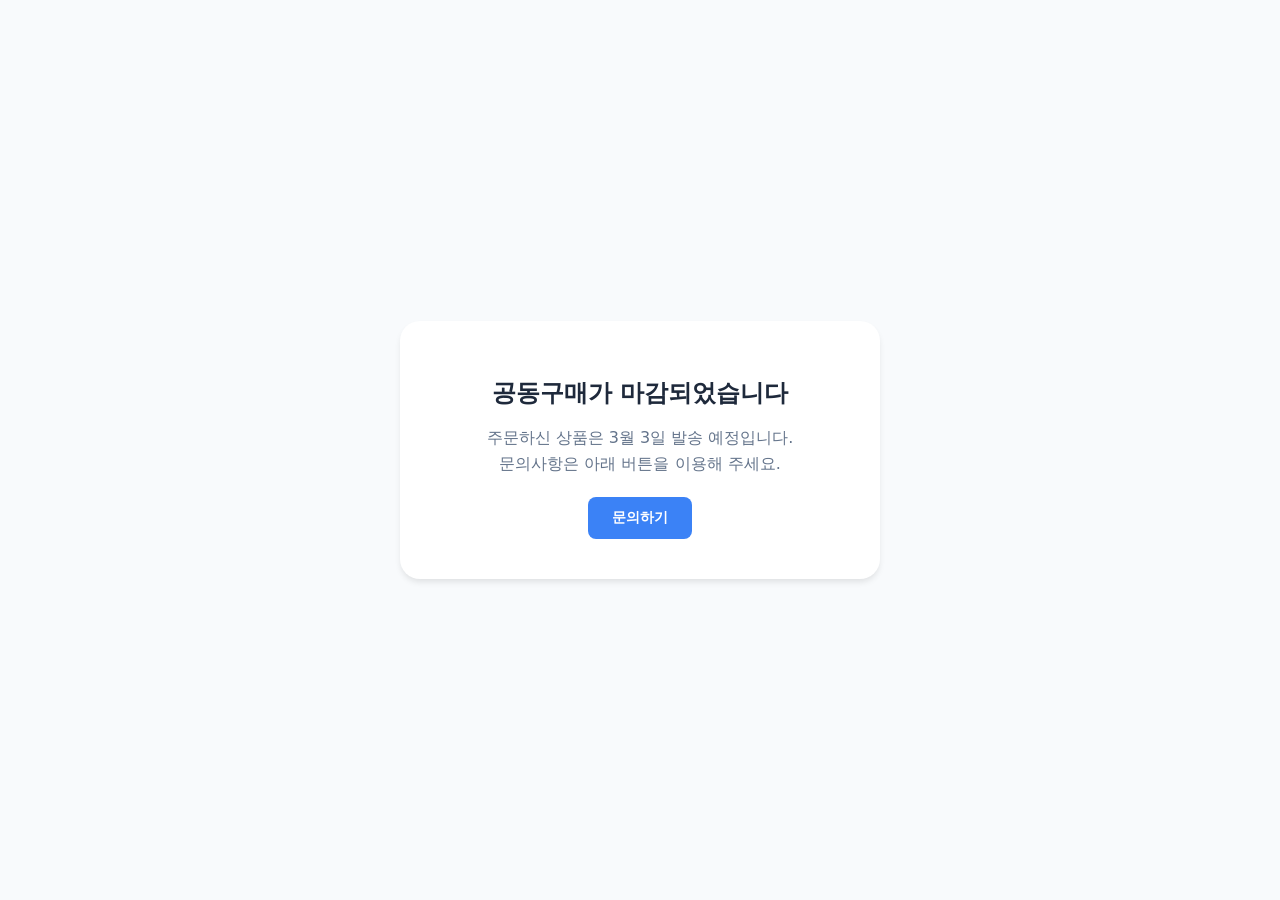
==== commit 0652b43a: "Create index.html" ====
--- a/minam/index.html
+++ b/minam/index.html
@@ -1,921 +1,22 @@
-<!doctype html>
+<!DOCTYPE html>
 <html lang="ko">
 <head>
-<meta property="og:type" content="website">
-<meta property="og:url" content="https://witee.co.kr/">
-<meta property="og:title" content="공동구매 주문"> 
-<meta property="og:description" content="공동구매를 진행합니다.">  
-<meta property="og:image" content="https://onyourmark-running.com/web/product/big/202601/998e453391442829c3d76408b5893829.jpg">
-  
-<meta charset="utf-8" />
-<title>공동구매 주문</title>
-<meta name="viewport" content="width=device-width, initial-scale=1" />
+<meta charset="UTF-8">
+<meta name="viewport" content="width=device-width, initial-scale=1.0">
+<title>공동구매 종료안내</title>
 <style>
-  :root{ --bg:#fafafa;--card:#fff;--bd:#e5e7eb;--muted:#64748b;--em:#0a7cff; --control-h:44px; }
-  *{ box-sizing:border-box }
-  body{ font-family:system-ui,-apple-system,Segoe UI,Roboto,Helvetica,Arial,sans-serif; padding:24px; max-width:960px; margin:auto; background:var(--bg); color:#111; }
-  h1{ font-size:22px; margin:0 0 10px }
-
-  .btn-link { background:none; border:none; color:var(--em); cursor:pointer; font-weight:600; font-size:14px; padding:4px 0; text-decoration:none; }
-  .btn-link:hover { text-decoration:underline; }
-
-  fieldset{ border:1px solid var(--bd); border-radius:12px; padding:16px; margin:16px 0; background:var(--card) }
-  legend{ padding:0 6px; color:#334155; font-weight:700 }
-  label{ display:block; margin:10px 0 6px; font-weight:600 }
-
-  .control{ width:100%; height:var(--control-h); padding:10px 12px; border:1px solid #cbd5e1; border-radius:10px; background:#fff; line-height:calc(var(--control-h) - 22px); font-size:16px; appearance:none; }
-  input[type="number"].control{ appearance:auto; }
-  select.control{
-    padding-right:28px;
-    background-image:linear-gradient(45deg,transparent 50%,#94a3b8 50%),linear-gradient(135deg,#94a3b8 50%,transparent 50%);
-    background-position:right 12px top 50%, right 18px top 50%;
-    background-size:6px 6px; background-repeat:no-repeat;
-  }
-
-  .row-3{ display:grid; grid-template-columns:1fr 1fr 1fr; gap:12px }
-  .flex{ display:flex; gap:10px; align-items:center }
-  .right{ margin-left:auto }
-  .muted{ color:#64748b; font-size:14px }
-  .hint{ font-size:12px; color:#475569 }
-  
-  button{ padding:12px 16px; border:0; border-radius:10px; background:var(--em); color:#fff; font-weight:700; cursor:pointer }
-  button:disabled{ opacity:.5; cursor:not-allowed }
-  .btn-ghost{ background:#f1f5f9; color:#0f172a }
-  
-  .card{ border:1px solid var(--bd); border-radius:12px; padding:16px; margin:16px 0; background:var(--card); box-shadow:0 2px 8px rgba(0,0,0,.05); max-width:960px }
-  .card h3{ margin:0 0 12px; font-size:18px }
-  .row2{ display:flex; justify-content:space-between; gap:12px; margin:6px 0 }
-  .hr{ height:1px; background:#e5e7eb; margin:10px 0 }
-
-  /* [PC용 테이블] */
-  .table{ width:100%; border-collapse:collapse; margin-top:8px }
-  .table th { padding:10px; border-bottom:2px solid #eee; text-align:center; background:#f8fafc; font-size:14px; white-space:nowrap; }
-  .table td { padding:10px; border-bottom:1px solid #eee; vertical-align:middle; text-align:center; font-size:14px; }
-  .table th:first-child, .table td:first-child { text-align:left; }
-  .table td:first-child { white-space: normal; word-break: keep-all; }
-
-  .url{ color:#0a7cff; text-decoration:none; word-break:break-all }
-  .subtle{ color:#64748b; font-size:12px }
-  .item-box{ border:1px dashed #d1d5db; border-radius:10px; padding:12px; background:#fff }
-
-  .addr-row{ display:flex; gap:8px; align-items:center; }
-  .addr-input{ flex:1; }
-  .addr-btn{ flex:0 0 auto; }
-
-  /* [수정] Grid에서 discount 영역 제거 (4컬럼) */
-  .item-grid{ display:grid; grid-template-columns:2fr 1fr 1fr 1fr; gap:12px; grid-template-areas: "url qty size notes"; }
-  .col-url{ grid-area:url; } .col-qty{ grid-area:qty; } .col-size{ grid-area:size; } .col-notes{ grid-area:notes; }
-  /* 할인율 컬럼 숨김 처리 */
-  .col-discount{ display:none; }
-
-  .debug{ display:none; }
-  .debug-on .debug{ display:block; }
-  .btn-wrap{ display:flex; justify-content:center; margin-top: 16px; }
-  
-  /* [수정] PC/태블릿에서 버튼 크기 33.333%로 정확히 고정 */
-  .btn-resp { 
-    width: 33.333%; 
-    min-width: 200px; /* 너무 작아지는 것 방지 */
-    flex-shrink: 0;   /* flex 컨테이너 안에서 줄어들지 않도록 고정 */
-  }
-  
-  .note-text{ text-align:center; margin-top:6px; }
-
-  /* [추가] 상품 확인 섹션 스타일 */
-  .rec-list { margin-top: 10px; max-height: 250px; overflow-y: auto; display: none; border: 1px solid #e2e8f0; border-radius: 8px; padding: 0 10px; background: #fff; }
-  .rec-item { display: flex; align-items: center; justify-content: space-between; padding: 10px 0; border-bottom: 1px solid #f1f5f9; font-size: 14px; }
-  .rec-item:last-child { border-bottom: none; }
-  .rec-name { flex: 1; font-weight: 600; margin-right: 12px; }
-  .btn-mini { padding: 6px 12px; font-size: 13px; border-radius: 6px; cursor: pointer; border: 1px solid #cbd5e1; background: #f8fafc; color: #0a7cff; white-space: nowrap; font-weight: 500; }
-  .btn-mini:hover { background: #eff6ff; border-color: #bfdbfe; }
-
-  /* 모달 */
-  .modal{ position:fixed; inset:0; background:rgba(0,0,0,.4); display:none; align-items:center; justify-content:center; padding:16px; z-index:9990; }
-  .modal.open{ display:flex; }
-  .modal-card{ width:min(520px, 96vw); background:#fff; border-radius:14px; box-shadow:0 10px 30px rgba(0,0,0,.2); overflow:hidden; }
-  .modal-head{ padding:14px 18px; border-bottom:1px solid #eee; font-weight:700; }
-  .modal-body{ padding:24px 18px; color:#0f172a; font-size:16px; line-height:1.5; text-align:center; }
-  .modal-actions{ display:flex; gap:10px; padding:0 18px 18px 18px; justify-content:center; }
-  
-  .btn-confirm { width: 50%; background-color: #2563eb; color: white; padding: 12px 0; border-radius: 8px; font-weight: 700; font-size: 16px; transition: background-color 0.2s; }
-  .btn-confirm:hover { background-color: #1d4ed8; }
-  .btn-submit-order { width: 50%; background-color: #2563eb; color: white; padding: 12px 0; border-radius: 10px; font-weight: 700; font-size: 16px; margin: 8px auto; display: block; cursor: pointer; }
-  .btn-submit-order:hover { background-color: #1d4ed8; }
-
-  .info-modal { z-index: 9999; } 
-  .info-modal-content { position: relative; max-width: 95vw; max-height: 90vh; overflow: auto; border-radius: 12px; box-shadow: 0 20px 40px rgba(0,0,0,0.3); background: transparent; }
-  .info-img { display: block; width: 100%; height: auto; max-width: 800px; margin: 0 auto; }
-  .info-close-btn { position: absolute; top: 10px; right: 10px; width: 36px; height: 36px; border-radius: 50%; background: rgba(0,0,0,0.6); color: #fff; border: none; font-size: 24px; line-height: 1; cursor: pointer; display: flex; align-items: center; justify-content: center; transition: background 0.2s; }
-  .info-close-btn:hover { background: rgba(0,0,0,0.8); }
-
-  @media (max-width: 768px){
-    body{ padding:16px; max-width:100%; }
-    .card{ max-width:100%; }
-    .row-3{ grid-template-columns:1fr; }
-    
-    .item-grid {
-      grid-template-columns: 1fr 1fr 1fr;
-      grid-template-areas:
-        "url url url"
-        "qty size notes"; /* 모바일에서도 discount 제거 */
-    }
-
-    /* 모바일에서는 버튼 100% 꽉 차게 */
-    .btn-resp{ width:100%; }
-    
-    .note-text{ text-align:right; }
-    .btn-confirm, .btn-submit-order { width: 80%; }
-
-    #items_fieldset .flex { flex-wrap: wrap; }
-    #addItem { white-space: nowrap; flex: 0 0 auto; }
-    .right.hint { margin-left: 0; margin-top: 8px; width: 100%; text-align: right; }
-
-    /* 모바일 카드 뷰 */
-    .table, .table tbody, .table tr, .table td { display: block; width: 100%; }
-    .table thead { display: none; }
-    
-    .table tr {
-      margin-bottom: 15px;
-      border: 1px solid #e2e8f0;
-      border-radius: 12px;
-      padding: 12px;
-      background: #fff;
-      box-shadow: 0 1px 3px rgba(0,0,0,0.05);
-    }
-    
-    .table td {
-      display: flex;
-      justify-content: space-between;
-      align-items: center;
-      text-align: right;
-      padding: 8px 0;
-      border-bottom: 1px dashed #f1f5f9;
-      font-size: 14px;
-    }
-    .table td:last-child { border-bottom: none; }
-
-    .table td:first-child {
-      display: block;
-      text-align: left;
-      font-weight: 700;
-      font-size: 16px;
-      color: #1e293b;
-      border-bottom: 2px solid #e2e8f0;
-      padding-bottom: 10px;
-      margin-bottom: 6px;
-    }
-
-    .table td::before {
-      content: attr(data-label);
-      font-weight: 600;
-      color: #64748b;
-      margin-right: auto;
-    }
-    .table td:first-child::before { display: none; }
-  }
+    body { display: flex; justify-content: center; align-items: center; height: 100vh; margin: 0; background-color: #f8fafc; font-family: system-ui, -apple-system, sans-serif; }
+    .container { text-align: center; background: white; padding: 40px; border-radius: 20px; box-shadow: 0 4px 6px -1px rgba(0, 0, 0, 0.1); max-width: 90%; width: 400px; }
+    h1 { font-size: 24px; color: #1e293b; margin-bottom: 10px; }
+    p { color: #64748b; line-height: 1.6; margin-bottom: 20px; }
+    .btn { display: inline-block; padding: 12px 24px; background-color: #3b82f6; color: white; text-decoration: none; border-radius: 8px; font-weight: bold; font-size: 14px; transition: 0.2s; }
+    .btn:hover { background-color: #2563eb; }
 </style>
 </head>
 <body>
-<div id="auth_gate" style="position: fixed; inset: 0; background: rgba(250,250,250,1); z-index: 10000; display: flex; align-items: center; justify-content: center; padding: 16px; backdrop-filter: blur(5px);">
-  <div class="card" style="width: 100%; max-width: 420px; text-align: center; border: 1px solid #e5e7eb; border-radius: 20px; padding: 32px 24px; background: #fff; box-shadow: 0 15px 35px rgba(0,0,0,0.08);">
-    <h3 style="margin-bottom: 12px; font-size: 22px;">회원 인증</h3>
-    <p style="color: #64748b; font-size: 15px; line-height: 1.6; margin-bottom: 24px;">미남런 회원 전용몰입니다.<br>등록된 이름과 인증번호를 입력해 주세요.</p>
-    
-    <div style="text-align: left;">
-      <label style="display: block; margin-bottom: 8px; font-weight: 700; font-size: 14px; color: #334155;">이름</label>
-      <input id="auth_name" type="text" placeholder="성함 입력" style="width: 100%; height: 52px; padding: 0 16px; border: 1px solid #cbd5e1; border-radius: 12px; margin-bottom: 20px; font-size: 16px; box-sizing: border-box; -webkit-appearance: none;" />
-      
-      <label style="display: block; margin-bottom: 8px; font-weight: 700; font-size: 14px; color: #334155;">인증번호</label>
-      <input id="auth_code" type="tel" inputmode="numeric" placeholder="인증번호 입력" maxlength="8" style="width: 100%; height: 52px; padding: 0 16px; border: 1px solid #cbd5e1; border-radius: 12px; font-size: 16px; box-sizing: border-box; -webkit-appearance: none;" />
-    </div>
-    
-    <button id="auth_btn" type="button" style="width: 100%; margin-top: 28px; padding: 16px; background: #0a7cff; color: #fff; border: 0; border-radius: 12px; font-weight: 700; font-size: 17px; cursor: pointer; transition: background 0.2s;">인증 및 입장하기</button>
-    <p id="auth_msg" style="color: #ff4757; font-size: 14px; margin-top: 14px; display: none; font-weight: 500;"></p>
-  </div>
-</div>
-
-<div id="main_app" style="display: none;">
-
-<h1>공동구매 주문</h1>
-
-<div style="display: flex; justify-content: flex-end; margin-bottom: 4px; gap: 15px;">
-  <button type="button" id="btnNotice" class="btn-link">필독.공지사항</button>
-  <button type="button" id="btnHowTo" class="btn-link">주문방법</button>
-</div>
-
-<fieldset id="buyer_fieldset">
-  <legend>주문자 정보</legend>
-  <div class="row-3">
-    <div>
-      <label for="buyer_name">이름 *</label>
-      <input id="buyer_name" class="control" type="text" placeholder="킵초게" />
-    </div>
-    <div>
-      <label for="buyer_phone">연락처 *</label>
-      <input id="buyer_phone" class="control" type="tel" inputmode="numeric" pattern="[0-9\-]*" maxlength="13" placeholder="010-0000-0000" />
-    </div>
-    <div>
-      <label for="buyer_email">이메일 *</label>
-      <input id="buyer_email" class="control" type="email" placeholder="test@example.com" />
-    </div>
-  </div>
-  <div style="margin-top:12px">
-    <label for="buyer_addr">주소 *</label>
-    <div class="addr-row">
-      <input id="buyer_addr" class="control addr-input" type="text" placeholder="도로명 주소" />
-      <button id="addr_search" class="btn-ghost addr-btn" type="button">주소 검색</button>
-    </div>
-    <div class="hint">검색으로 기본 주소를 채운 후 상세주소는 이어서 입력합니다.</div>
-  </div>
-</fieldset>
-
-<fieldset id="check_fieldset" style="background:#f0f9ff; border-color:#bae6fd;">
-  <legend style="color:#0284c7">상품 확인</legend>
-  <div style="margin-bottom:8px; color:#475569; font-size:14px;">
-    아래 카테고리에서 상품을 선택하여 <b>재고를 먼저 확인</b>해 주세요.<br>
-    원하는 상품 페이지에서 <b>주소(URL)를 복사</b>하여 아래 '상품 정보' 란에 붙여넣어 주세요.
-  </div>
-  
-  <label for="recCategory">카테고리 선택</label>
-  <select id="recCategory" class="control">
-    <option value="">📂 카테고리를 선택하세요</option>
-  </select>
-  
-  <div id="recList" class="rec-list">
-    </div>
-</fieldset>
-
-<fieldset id="items_fieldset">
-  <legend>상품 정보</legend>
-  <div id="items"></div>
-  <div class="flex" style="margin-top:10px">
-    <button id="addItem" class="btn-ghost" type="button">+ 상품 추가</button>
-    <span class="right hint">배송 규칙: 전체 수량 기준 <b>3개마다 3,500원</b> 부과</span>
-  </div>
-</fieldset>
-
-<div class="btn-wrap" style="margin-bottom:4px">
-  <button id="btn" type="button" class="btn-resp">주문 검토하기</button>
-</div>
-<div class="muted note-text">검토 후 주문 정보가 표시됩니다.</div>
-
-<h3 id="reviewHeader" style="display:none">주문 결과</h3>
-<div id="result" class="result"></div>
-<pre id="out" class="muted debug">아직 요청 전입니다.</pre>
-
-</div> <div id="modal" class="modal" role="dialog" aria-modal="true" aria-labelledby="modalTitle">
-  <div class="modal-card">
-    <div class="modal-head" id="modalTitle">알림</div>
-    <div class="modal-body" id="modalMsg">메시지</div>
-    <div class="modal-actions">
-      <button id="modalBtn" type="button" class="btn-confirm">확인</button>
-    </div>
-  </div>
-</div>
-
-<div id="infoModal" class="modal info-modal" role="dialog" aria-modal="true">
-  <div class="info-modal-content">
-    <button type="button" id="infoCloseBtn" class="info-close-btn" aria-label="닫기">&times;</button>
-    <img src="https://raw.githubusercontent.com/fitmora/groupbuy-form/90aae86d5e581e2013054c54435a4df8780d430b/howto.jpg" alt="주문방법 안내" class="info-img">
-  </div>
-</div> 
-
-<div id="noticeModal" class="modal info-modal" role="dialog" aria-modal="true">
-  <div class="modal-card" style="max-width: 800px;"> <div class="modal-head">📢 공동구매 필독 공지사항</div>
-    <button type="button" id="noticeCloseBtn" class="info-close-btn" style="top: 8px; right: 12px;">&times;</button>
-    <div class="modal-body" style="text-align: left; font-size: 14px; line-height: 1.6; white-space: pre-wrap; color: #111; max-height: 70vh; overflow-y: auto; padding: 20px;">
-안녕하세요.
-다음 내용을 정확히 숙지하시고 진행해주세요. 
-
-<b>1. 구매 가능 브랜드</b>
-: <strong>아디다스, 푸마, 뉴발란스, 살로몬, 미즈노, 서코니, 호카, 온러닝, 미즈노, 브룩스, cep, ciele, 아식스(슈즈 제외), 노다, 머렐</strong>
-- 메타스피드 스카이 도쿄(그린), 소닉블라스트 할인품목 추가입니다.
-- 표기 브랜드 중 할인율 적용이 안된 품목이 발견되면 알려주세요!
-      
-* <b>디나엘 4 사전판매(26일 출시)</b> (민트 색상으로 링크 제품과 색상이 다르니 주의하세요)
-<img src="https://images.puma.com/image/upload/f_auto,q_auto,b_rgb:fafafa,w_1200,h_1200/global/312127/03/sv02/fnd/PNA/fmt/png/Deviate-NITRO%E2%84%A2-Elite-4-Men's-Road-Running-Shoes" 
-     style="width: 100%; max-width: 400px; display: block; margin: 10px 0; border-radius: 8px; border: 1px solid #eee;">
-- 주문 가능 사이즈 : 235~250(여성), 250~290(남성)
-- 상품확인의 카테고리에서 ‘사전구매’ 선택 후 연결되는 링크를 복사하여 주문합니다. '요청/참고사항'란에 ‘사전구매 확인’을 적어주세요.
-
-* 배송비는 동일주소 시 3품목당 1회 부과하며, 제주 및 도서 3,000원 추가입니다. 주문 완료 및 입금 완료 후 기존 주문에 합배송 요청은 자제 부탁드립니다.
-
-      
-<b>2. 진행 기간 : 2월 25일 ~ 2월 27일 정오</b>
-- 마감 후 주문은 불가합니다.
-- 주문은 미남런 회원만 가능합니다.(지인 주문 진행 시 '요청/참고사항’란에 미남런 회원명을 기입해주세요)
-- 주문 순서대로 사이즈 할당되며, 재고 조기 소진 시 주문 취소 될 수 있습니다. 
-
-      
-<b>3. 제품은 3월 3일 (화요일) 일괄 발송합니다.</b>
-      
-<b>4. 제품 및 일반 문의</b>
-- 주문 폼 내 우측 하단의 버튼을 클릭하여 채팅방을 이용해주시고, 부득이한 상황을 제외하고 개인 카톡은 자제 부탁드립니다.
-- 주문 후 (발송 전) 주문자 정보 및 상품/사이즈 변경이 있는 경우, 신규 주문을 접수 후, 기존 주문 전체를 취소 요청해주세요. (부분 취소 불가)
-      
-<b>5. 교환 및 환불</b>
-- 하단의 '교환 및 반품 요청 양식'을 작성, 문자를 통해 담당자에게 직접 접수를 하셔야 합니다.
-- 문자접수 연락처 : 010-5042-7811
-- 택배 회수 & 재출고시 택배비 건당 3,500원(왕복 7,000원) 발생합니다.(회수 택배비 + 교환 및 수선(반송) 후 재출고 택배비)
-- 문자 접수 후 상황에 따른 택배비&계좌 안내 드립니다.
-- 교환 및 A/S는 아래 양식에 맞춰 작성 후 문자로 전송하시면 됩니다.
-- 제품에 이상 있을 시 교환 불가할 수 있습니다. (상자 훼손, 택 없음, 제품 오염 등)
-- A/S는 접수된 순서대로 순차적으로 진행되며, 영업일 기준 1주~2주 소요됩니다.(접수 많을 시 지연될 수 있습니다.)
-
-<strong>(교환 및 반품 요청 양식)</strong> 
-——————————————————————————
--교환 및 반품-
-분류 : 사이즈교환 or 제품교환 / 반품
-성함 : 
-전화번호 : 
-주소 : 
-구매 제품 : 제품명+품번+사이즈 (아디제로 아디오스 프로 4 W(JR6355)-235)
-구매일 : 
-교환 제품 : 제품명+품번+사이즈 (교환시에만 작성)
-
-환불 문의는 담당자 통해서 문의 부탁드립니다.
-
--수선&심의접수-
-분류 : 수선 or 심의접수(제품 불량 등)
-성함 : 
-전화번호 : 
-주소 : 
-접수 제품 : 제품명+품번+사이즈
-구매일 : 
-내용 : 어느쪽 발인지 표기, 내용 상세하게 작성
-사진 첨부 : 선택 사항이며, 필요시 요청드릴 수 있습니다.
-——————————————————————————
-
-      
-<b>6. 기타 안내</b>
-: 공구는 미남런 회원분들과 혜택을 공유하는 차원에서 진행하고 있습니다. 브랜드 본사와 할인 판매에 대한 문제가 발생할 수 있으니, 보안을 당부를 드리며, 개별 현금영수증 발행은 어려운 점 양해 부탁드립니다. 
-
-감사합니다.
-    </div>
-  </div>
-</div>
-  
-<script src="https://t1.daumcdn.net/mapjsapi/bundle/postcode/prod/postcode.v2.js"></script>
-
-<script>
-
-/* ===== 🔒 n8n 실시간 인증번호 연동 (세션 유지 추가) ===== */
-const AUTH_URL = "https://primary-production-97a64.up.railway.app/webhook/member-auth"; 
-
-// 인증 성공 시 공통 처리 함수 (추가됨)
-function handleAuthSuccess(name) {
-  document.getElementById('auth_gate').style.display = 'none';
-  document.getElementById('main_app').style.display = 'block';
-  document.getElementById('buyer_name').value = name;
-  // 세션 저장을 위해 localStorage에 기록 (추가됨)
-  localStorage.setItem('mokmagyo_session', JSON.stringify({ name: name, time: Date.now() }));
-}
-
-document.getElementById('auth_btn').addEventListener('click', async () => {
-  const nameInput = document.getElementById('auth_name');
-  const codeInput = document.getElementById('auth_code');
-  const msgArea = document.getElementById('auth_msg');
-  const btnEl = document.getElementById('auth_btn');
-
-  const name = nameInput.value.trim();
-  const code = codeInput.value.trim();
-
-  // 1. 프론트엔드 유효성 검사 (4~8자리 숫자)
-  if(!name || code.length < 4 || code.length > 8 || isNaN(code)) { 
-    msgArea.textContent = "성함과 인증번호(4~8자리 숫자)를 확인해 주세요.";
-    msgArea.style.display = 'block';
-    return; 
-  }
-
-  btnEl.disabled = true;
-  btnEl.textContent = "확인 중...";
-  msgArea.style.display = 'none';
-
-  try {
-    const response = await fetch(AUTH_URL, {
-      method: 'POST',
-      headers: { 'Content-Type': 'application/json' },
-      body: JSON.stringify({ name, code }) // n8n으로 code 필드명으로 전송
-    });
-    
-    const result = await response.json();
-
-    if (result.allowed) {
-      // ✅ 성공 호출
-      handleAuthSuccess(name);
-    } else {
-      // ❌ 실패: n8n에서 보내준 실패 메시지 표시
-      msgArea.textContent = result.msg || "등록된 정보가 일치하지 않습니다.";
-      msgArea.style.display = 'block';
-    }
-  } catch (err) {
-    alert("서버 연결 실패. n8n의 CORS 헤더(Access-Control-Allow-Origin: *) 설정을 확인해 주세요.");
-  } finally {
-    btnEl.disabled = false;
-    btnEl.textContent = "인증 및 입장하기";
-  }
-});
-  
-/* ===== 🛒 추천 상품 데이터 (여기만 수정하면 메뉴가 바뀝니다) ===== */
-const RECOMMENDED_ITEMS = {
-  "사전구매": [
-    { 
-      name: "디비에이트 나이트로 엘리트 4", 
-      url: "https://onyourmark-running.com/product/디비에이트-나이트로-엘리트-431212706/4516/category/24/display/1/" ,
-      type: "order" // 주문하기 버튼으로 동작하도록 마킹
-    },
- ],
-  "브랜드": [
-    { name: "아디다스", url: "https://onyourmark-running.com/category/adidas/258/" },
-    { name: "푸마", url: "https://onyourmark-running.com/category/Puma/261/" },
-    { name: "브룩스", url: "https://onyourmark-running.com/category/Brooks/587/" },
-    { name: "CEP", url: "https://onyourmark-running.com/category/Cep/388/" },
-    { name: "씨엘르", url: "https://onyourmark-running.com/category/Ciele/427/" },
-    { name: "호카", url: "https://onyourmark-running.com/category/Hoka/262/" },
-    { name: "미즈노", url: "https://onyourmark-running.com/category/Mizuno/263/" },
-    { name: "ON", url: "https://onyourmark-running.com/category/On/800/" },
-    { name: "살로몬", url: "https://onyourmark-running.com/category/Salomon/472/" },
-    { name: "서코니", url: "https://onyourmark-running.com/category/Saucony/674/" }, 
-  ],
-  "남성": [
-    { name: "러닝화", url: "https://onyourmark-running.com/category/Footwear/29/" },
-    { name: "의류", url: "https://onyourmark-running.com/category/Apparel/30/" },
-  ],
-  "여성": [
-    { name: "러닝화", url: "https://onyourmark-running.com/category/Footwear/32/" },
-    { name: "의류", url: "https://onyourmark-running.com/category/Apparel/33/" },
-  ],
-  "기타 액세서리": [
-    { name: "모자/양말 외", url: "https://onyourmark-running.com/category/Gear/26/" },
-  ]
-};
-
-/* ===== DEBUG & UTIL ===== */
-const qs = new URLSearchParams(location.search);
-const STORAGE_OK = (() => { try { const k='__ls_test__'; localStorage.setItem(k,'1'); localStorage.removeItem(k); return true; } catch(e){ return false; } })();
-function lsGet(k){ if(!STORAGE_OK)return null; try{return localStorage.getItem(k);}catch(e){return null;} }
-function lsSet(k,v){ if(!STORAGE_OK)return; try{localStorage.setItem(k,v);}catch(e){} }
-function lsRemove(k){ if(!STORAGE_OK)return; try{localStorage.removeItem(k);}catch(e){} }
-function setDebugByUrl(on){ const u=new URL(location.href); if(on) u.searchParams.set('debug','1'); else u.searchParams.set('debug','0'); location.href=u.toString(); }
-const DEBUG = (qs.get('debug')==='1')||(lsGet('DEBUG')==='1');
-if(DEBUG) document.documentElement.classList.add('debug-on');
-document.addEventListener('keydown', (e)=>{ if(!e.altKey)return; if(e.code==='KeyD'||(e.key&&e.key.toLowerCase()==='d')){ if(STORAGE_OK){ const on=lsGet('DEBUG')==='1'; if(on) lsRemove('DEBUG'); else lsSet('DEBUG','1'); location.reload(); }else{ const on=(new URLSearchParams(location.search)).get('debug')==='1'; setDebugByUrl(!on); } } });
-
-/* ===== 설정 ===== */
-const VALIDATE_URL = "https://primary-production-97a64.up.railway.app/webhook/groupbuy/validate";
-const SUBMIT_URL   = "https://primary-production-97a64.up.railway.app/webhook/internal-order-feed";
-const ADMIN_EMAIL  = "elvina79@gmail.com";
-
-/* [수정] 할인 옵션: '자동 적용' 하나만 남김 */
-const DISCOUNT_OPTIONS = [
-  { key:'auto', label:'자동 적용', mode:'auto', value:0 }
-];
-
-/* ===== Dom & Utils ===== */
-const $  = s => document.querySelector(s);
-const $$ = s => Array.from(document.querySelectorAll(s));
-const out = $('#out');
-const result = $('#result');
-const btn = $('#btn');
-const reviewHeader = $('#reviewHeader');
-const itemsWrap = $('#items');
-const addItemBtn = $('#addItem');
-
-const j = v => JSON.stringify(v, null, 2);
-const krw = n => (Number(n||0)).toLocaleString('ko-KR') + '원';
-const esc = s => String(s ?? '').replace(/[&<>"']/g, m=>({ '&':'&amp;','<':'&lt;','>':'&gt;','"':'&quot;',"'":'&#39;' }[m]));
-function digitsOnly(s){ return String(s||'').replace(/\D+/g,''); }
-function formatPhoneKR(d){
-  d = digitsOnly(d);
-  if (!d) return '';
-  if (d.length <= 3) return d;
-  if (d.length <= 7) return d.replace(/(\d{3})(\d+)/, '$1-$2');
-  if (d.length === 10) return d.replace(/(\d{3})(\d{3})(\d{4})/, '$1-$2-$3');
-  return d.slice(0,11).replace(/(\d{3})(\d{4})(\d{4}).*/, '$1-$2-$3');
-}
-
-/* ===== 모달 로직 ===== */
-const modal = $('#modal'), modalMsg = $('#modalMsg'), modalBtn = $('#modalBtn');
-let isSuccessAction = false; 
-function handleModalClick() {
-  modal.classList.remove('open');
-  if (isSuccessAction) window.location.reload();
-}
-modalBtn.addEventListener('click', handleModalClick);
-
-/* ===== 공지사항 팝업 제어 ===== */
-const noticeModal = $('#noticeModal');
-const btnNotice = $('#btnNotice');
-const noticeCloseBtn = $('#noticeCloseBtn');
-btnNotice.addEventListener('click', () => { noticeModal.classList.add('open'); });
-noticeCloseBtn.addEventListener('click', () => { noticeModal.classList.remove('open'); });
-noticeModal.addEventListener('click', (e) => { if (e.target === noticeModal) noticeModal.classList.remove('open'); });
-  
-const infoModal = $('#infoModal');
-const btnHowTo = $('#btnHowTo');
-const infoCloseBtn = $('#infoCloseBtn');
-btnHowTo.addEventListener('click', () => { infoModal.classList.add('open'); });
-infoCloseBtn.addEventListener('click', () => { infoModal.classList.remove('open'); });
-infoModal.addEventListener('click', (e) => { if (e.target === infoModal) infoModal.classList.remove('open'); });
-document.addEventListener('keydown', (e)=>{ 
-  if(e.key==='Escape') {
-    if (infoModal.classList.contains('open')) infoModal.classList.remove('open');
-    else if (modal.classList.contains('open')) handleModalClick();
-  }
-});
-function openModalHTML(html, success = false){ 
-  modalMsg.innerHTML = html; 
-  modal.classList.add('open'); 
-  isSuccessAction = success; 
-}
-
-/* ===== 상태 & 리스너 ===== */
-let mode = 'edit';
-let lastValidated = null; 
-let submitting = false;
-const MAX_ITEMS = Infinity;
-
-$('#addr_search').addEventListener('click', () => {
-  if ($('#addr_search').disabled) return;
-  new daum.Postcode({
-    oncomplete: function(data) {
-      const addr = data.roadAddress || data.address;
-      const zone = data.zonecode ? `(${data.zonecode}) ` : '';
-      const current = $('#buyer_addr').value.trim();
-      $('#buyer_addr').value = zone + addr + (current ? ' ' + current : '');
-      $('#buyer_addr').focus();
-    }
-  }).open();
-});
-$('#buyer_phone').addEventListener('input', function() {
-  const raw = this.value;
-  const selStart = this.selectionStart || 0;
-  const digitsBefore = (raw.slice(0, selStart).match(/\d/g) || []).length;
-  this.value = formatPhoneKR(raw);
-});
-
-/* ===== 추천상품 초기화 로직 (독립 실행) ===== */
-function initRecommendation() {
-  const catSel = document.getElementById('recCategory');
-  const listDiv = document.getElementById('recList');
-
-  // 카테고리 옵션 채우기
-  Object.keys(RECOMMENDED_ITEMS).forEach(cat => {
-    catSel.innerHTML += `<option value="${cat}">${cat}</option>`;
-  });
-
-  catSel.addEventListener('change', () => {
-    const cat = catSel.value;
-    listDiv.innerHTML = '';
-    
-    if (cat && RECOMMENDED_ITEMS[cat]) {
-      listDiv.style.display = 'block';
-      RECOMMENDED_ITEMS[cat].forEach(item => {
-        const itemEl = document.createElement('div');
-        itemEl.className = 'rec-item';
-        itemEl.innerHTML = `
-          <span class="rec-name">${item.name}</span>
-          <button type="button" class="btn-mini link-btn">🔗 사이트 이동</button>
-        `;
-        
-        // 이동 버튼 클릭
-        itemEl.querySelector('.link-btn').addEventListener('click', () => {
-          window.open(item.url, '_blank');
-        });
-        
-        listDiv.appendChild(itemEl);
-      });
-    } else {
-      listDiv.style.display = 'none';
-    }
-  });
-}
-
-/* ===== 아이템 행 생성 ===== */
-function discountSelectHTML(){
-  const opts = DISCOUNT_OPTIONS.map(o => `<option value="${o.key}">${o.label}</option>`).join('');
-  return `<select name="discount_choice" class="control">${opts}</select>`;
-}
-
-function createItemRow(idx){
-  const el = document.createElement('div');
-  el.className = 'item-box';
-  el.dataset.idx = idx;
-  el.innerHTML = `
-    <div class="item-grid">
-      <div class="col-url">
-        <label>상품 URL *</label>
-        <input name="product_url" class="control" type="url" placeholder="https://··· 실제 상품 URL" required />
-      </div>
-      <div class="col-qty">
-        <label>수량 *</label>
-        <input name="qty" class="control" type="number" min="1" step="1" value="1" />
-      </div>
-      <div class="col-size">
-        <label>사이즈 *</label>
-        <input name="size" class="control" type="text" placeholder="예: 285 / 100" />
-      </div>
-      <div class="col-discount">
-        <label>할인율 *</label>
-        ${discountSelectHTML()}
-      </div>
-      <div class="col-notes">
-        <label>요청/참고사항</label>
-        <input name="notes" class="control" type="text" placeholder="예: 합배송" />
-      </div>
-    </div>
-    <div class="flex" style="margin-top:8px">
-      <button type="button" class="btn-ghost remove">– 제거</button>
-      <span class="muted">필수: URL / 수량 / 사이즈</span>
-    </div>
-  `;
-  el.querySelector('.remove').addEventListener('click', () => {
-    if ($$('#items .item-box').length <= 1) return;
-    el.remove(); refreshControls();
-  });
-  return el;
-}
-function refreshControls(){
-  const count = $$('#items .item-box').length;
-  addItemBtn.disabled = count >= MAX_ITEMS || addItemBtn.dataset.locked === '1';
-  $$('#items .item-box .remove').forEach(b => b.disabled = (count <= 1) || (addItemBtn.dataset.locked === '1'));
-}
-function initItems(){
-  itemsWrap.innerHTML = '';
-  itemsWrap.appendChild(createItemRow(0));
-  refreshControls();
-}
-addItemBtn.addEventListener('click', () => {
-  if (addItemBtn.dataset.locked === '1') return;
-  itemsWrap.appendChild(createItemRow($$('#items .item-box').length));
-  refreshControls();
-});
-
-/* ===== 페이로드 생성/검증 ===== */
-function buildPayload(){
-  const buyer = {
-    name:    $('#buyer_name').value.trim(),
-    crew_name: "미남런",
-    phone:   formatPhoneKR($('#buyer_phone').value),
-    email:   $('#buyer_email').value.trim(),
-    address: $('#buyer_addr').value.trim(),
-  };
-  const items = $$('#items .item-box').map(box => {
-    const $q = s => box.querySelector(s);
-    const choiceKey = ($q('select[name="discount_choice"]').value || '').trim();
-    const choice = DISCOUNT_OPTIONS.find(o => o.key === choiceKey) || {mode:null, value:null};
-    return {
-      product_url: ($q('input[name="product_url"]').value || '').trim(),
-      qty: Number($q('input[name="qty"]').value || 1),
-      size: ($q('input[name="size"]').value || '').trim(),
-      notes: ($q('input[name="notes"]').value || '').trim(),
-      discount_mode: choice.mode,
-      discount_value: choice.value == null ? null : Number(choice.value),
-      discount_rate: choice.mode === 'percent' ? Number(choice.value) : null,
-      fixed_price:   choice.mode === 'fixed'   ? Number(choice.value) : null,
-    };
-  });
-  return { groups: [{ ...buyer, items }] };
-}
-function validateRequired(payload){
-  const g = payload?.groups?.[0];
-  if (!g || !g.name || !g.email || !g.address) return { ok:false, msg:'주문자 정보를 모두 입력해 주세요.' };
-  if (!g.phone || g.phone.length < 10) return { ok:false, msg:'연락처를 올바르게 입력해 주세요.' };
-  if (!g.items.length) return { ok:false, msg:'상품을 추가해 주세요.' };
-  for(let i=0; i<g.items.length; i++){
-    const it = g.items[i];
-    if(!/^https?:\/\//i.test(it.product_url)) return { ok:false, msg:`#${i+1} 상품 URL을 확인해 주세요.` };
-    if(!it.discount_mode) return { ok:false, msg:`#${i+1} 할인 항목을 선택해 주세요.` };
-  }
-  return { ok:true };
-}
-
-/* ===== 검토/전송 ===== */
-async function doValidate(){
-  const payload = buildPayload();
-  const vReq = validateRequired(payload);
-  if (!vReq.ok) { alert(vReq.msg); return; }
-
-  out.textContent = '검토 요청 중…';
-  btn.disabled = true;
-  try{
-    const res = await fetch(VALIDATE_URL, {
-      method:'POST',
-      headers:{ 'Content-Type':'application/json' },
-      body: JSON.stringify(payload)
-    });
-    const data = await res.json().catch(()=>null);
-    if(!data){ throw new Error('No JSON response'); }
-    
-    lastValidated = data;
-    renderOrderCard(data);
-    enterReview();
-  }catch(e){
-    out.textContent = '검토 요청 실패: ' + e;
-    alert('정보를 불러오지 못했습니다. URL을 확인해 주세요.');
-  }finally{
-    btn.disabled = false;
-  }
-}
-
-function enterReview(){
-  mode = 'review';
-  btn.textContent = '주문 수정하기';
-  $('#buyer_fieldset').style.opacity = .6;
-  $('#items_fieldset').style.opacity = .6;
-  $('#check_fieldset').style.opacity = .6; /* [추가] 상품확인 섹션도 흐리게 */
-  $$('input, select, button:not(#btn):not(#modalBtn):not(#confirmBtn):not(#btnHowTo):not(#infoCloseBtn)').forEach(el => el.disabled = true);
-  showReviewHeader('주문 검토');
-}
-function enterEdit(){
-  mode = 'edit';
-  btn.textContent = '주문 검토하기';
-  $('#buyer_fieldset').style.opacity = 1;
-  $('#items_fieldset').style.opacity = 1;
-  $('#check_fieldset').style.opacity = 1;
-  $$('input, select, button').forEach(el => el.disabled = false);
-  refreshControls();
-  reviewHeader.style.display = 'none';
-  result.innerHTML = '';
-  window.scrollTo({ top:0, behavior:'smooth' });
-}
-function showReviewHeader(title){
-  reviewHeader.textContent = title;
-  reviewHeader.style.display = 'block';
-}
-
-/* 렌더링 */
-function renderOrderCard(resp){
-  result.innerHTML = '';
-  if (!resp?.ok){
-    const errs = (resp?.errors || []).map(e => esc(e.message)).join('<br>');
-    result.innerHTML = `<div class="card"><div class="muted">${errs || '오류 발생'}</div></div>`;
-    return;
-  }
-  
-  const sum = resp.summary || {};
-  const items = resp.groups?.[0]?.items || [];
-
-  const rows = items.map(it => {
-    const name = esc(it.name || '(상품명 없음)');
-    /* [수정] 할인율 표시 로직: 자동모드일 때 n8n이 계산해준 값 우선 */
-    let disc = '';
-    if (it.discount_mode === 'fixed') disc = '고정가';
-    else if (it.discount_rate) disc = `${it.discount_rate}%`;
-    else disc = '자동 적용';
-
-    const price = Number(it.display_price ?? it.original_price ?? it.listed_price ?? 0);
-    return `
-      <tr>
-        <td>
-          <div style="font-weight:700">${name}</div>
-          <div class="subtle"><a href="${esc(it.product_url)}" target="_blank" class="url">상품 페이지 열기</a> · 사이즈: ${esc(it.size)}${it.notes?` · 메모: ${esc(it.notes)}`:''}</div>
-        </td>
-        <td data-label="가격">${krw(price)}</td>
-        <td data-label="할인율">${disc}</td>
-        <td data-label="수량">${it.qty}</td>
-        <td data-label="소계" style="text-align:right; font-weight:bold">${krw(it.total)}</td>
-      </tr>`;
-  }).join('');
-
-  result.innerHTML = `
-    <div class="card">
-      <h3>주문 정보</h3>
-      <table class="table">
-        <thead>
-          <tr><th>상품명</th><th>가격</th><th>할인율</th><th>수량</th><th style="text-align:right">소계</th></tr>
-        </thead>
-        <tbody>${rows}</tbody>
-      </table>
-      <div class="hr"></div>
-      <div class="row2"><div>상품 합계</div><div>${krw(sum.items_total)}</div></div>
-      <div class="row2"><div>배송비</div><div>${krw(sum.shipping_total)}</div></div>
-      <div class="hr"></div>
-      <div class="row2"><div><strong>총 결제금액</strong></div><div><strong>${krw(sum.grand_total)}</strong></div></div>
-      <div class="hr"></div>
-       <div class="row2" style="align-items:flex-start">
-        <div><strong>입금계좌 정보</strong></div>
-        <div style="text-align:right">
-          국민은행 / 819210349569 (예금주: 이민웅)
-        </div>
-      </div>
-    </div>
-    <div class="btn-wrap" style="margin-top:16px">
-      <button id="confirmBtn" type="button" class="btn-submit-order">확인 및 주문하기</button>
-    </div>
-  `;
-  
-  $('#confirmBtn').addEventListener('click', submitFinal);
-}
-
-async function submitFinal(){
-  if (submitting) return;
-
-  const payload = buildPayload();
-  
-  if (lastValidated && lastValidated.groups && lastValidated.groups[0]) {
-    const validItems = lastValidated.groups[0].items || [];
-    
-    if (payload.groups[0].items.length === validItems.length) {
-       payload.groups[0].items = payload.groups[0].items.map((it, i) => {
-         const v = validItems[i];
-         
-         let rawName = v.name || '';
-         let cleanName = rawName.replace(/^.*온유어마크[^|]*\|\s*/i, '').trim();
-         if (!cleanName) cleanName = rawName;
-
-         return {
-           ...it, 
-           name: cleanName,
-           price: v.price,
-           original_price: v.original_price,
-           listed_price: v.listed_price,
-           display_price: v.display_price,
-           discount_label: v.discount_label, 
-           discount_rate: v.discount_rate,
-           total: v.total
-         };
-       });
-       payload.summary = lastValidated.summary;
-    }
-  }
-
-  openModalHTML('주문 접수 중입니다… 잠시만 기다려 주세요.', false);
-  submitting = true;
-  $('#confirmBtn').disabled = true;
-  btn.disabled = true;
-
-  try{
-    const body = {
-      ...payload,
-      _validated: lastValidated || null, 
-      _client: { ts: Date.now() },
-      _notify: {
-        customer: { send: true },
-        admin:     { send: true, email: ADMIN_EMAIL, mode: 'summary' }
-      }
-    };
-
-    const res = await fetch(SUBMIT_URL, {
-      method:'POST',
-      headers:{ 'Content-Type':'application/json' },
-      body: JSON.stringify(body),
-    });
-
-    const data = await res.json().catch(()=>null);
-    const ok = (data && (data.ok === true || data.status === 'ok')) || res.ok;
-
-    if (ok){
-      showReviewHeader('주문 완료');
-      const totalTxt = data?.summary?.grand_total ? `총 결제금액: ${krw(data.summary.grand_total)}` : '';
-      const sheetUrl = data?.sheet?.url;
-      
-      let html = '주문이 접수되었습니다. 확인 이메일이 곧 발송됩니다.';
-      if (totalTxt) html += `<br><small>${totalTxt}</small>`;
-      if (sheetUrl) html += `<br><br><a href="${sheetUrl}" target="_blank">구글 시트 확인</a>`;
-
-      openModalHTML(html, true); 
-    }else{
-      openModalHTML('주문 접수 중 문제가 발생했습니다. 잠시 후 다시 시도해 주세요.', false);
-      $('#confirmBtn').disabled = false;
-      btn.disabled = false;
-    }
-  }catch(e){
-    openModalHTML('네트워크 오류가 발생했습니다. 다시 시도해 주세요.', false);
-    $('#confirmBtn').disabled = false;
-    btn.disabled = false;
-  }finally{
-    submitting = false;
-  }
-}
-
-btn.addEventListener('click', () => { if (mode === 'review') enterEdit(); else doValidate(); });
-
-(function init(){ 
-  initItems();
-  initRecommendation(); // 추천상품 로직 초기화
-
-  // [추가됨] 페이지 로드 시 기존 인증 정보 확인 (localStorage 체크)
-  const saved = localStorage.getItem('mokmagyo_session');
-  if (saved) {
-    try {
-      const data = JSON.parse(saved);
-      // 24시간 이내 인증만 유효하게 설정 (원치 않으시면 시간 체크 빼셔도 됩니다)
-      if (Date.now() - data.time < 24 * 60 * 60 * 1000) {
-        handleAuthSuccess(data.name);
-      }
-    } catch(e) { localStorage.removeItem('mokmagyo_session'); }
-  }
-})();
-</script>
-
-<div style="position: fixed; bottom: 20px; right: 20px; z-index: 9999;">
-    <a href="https://open.kakao.com/o/gECIVfii" target="_blank">
-        <img src="https://developers.kakao.com/assets/img/about/logos/kakaotalksharing/kakaotalk_sharing_btn_medium.png" 
-             style="width: 60px; height: 60px; box-shadow: 0 4px 8px rgba(0,0,0,0.2); border-radius: 50%;"
-             alt="카카오톡 상담">
-    </a>
-</div>
-  
+    <div class="container">
+        <h1>공동구매가 마감되었습니다</h1>
+        <p>주문하신 상품은 3월 3일 발송 예정입니다.<br>문의사항은 아래 버튼을 이용해 주세요.</p>
+        <a href="https://open.kakao.com/o/g7e6Vfii" class="btn">문의하기</a> </div>
 </body>
 </html>
